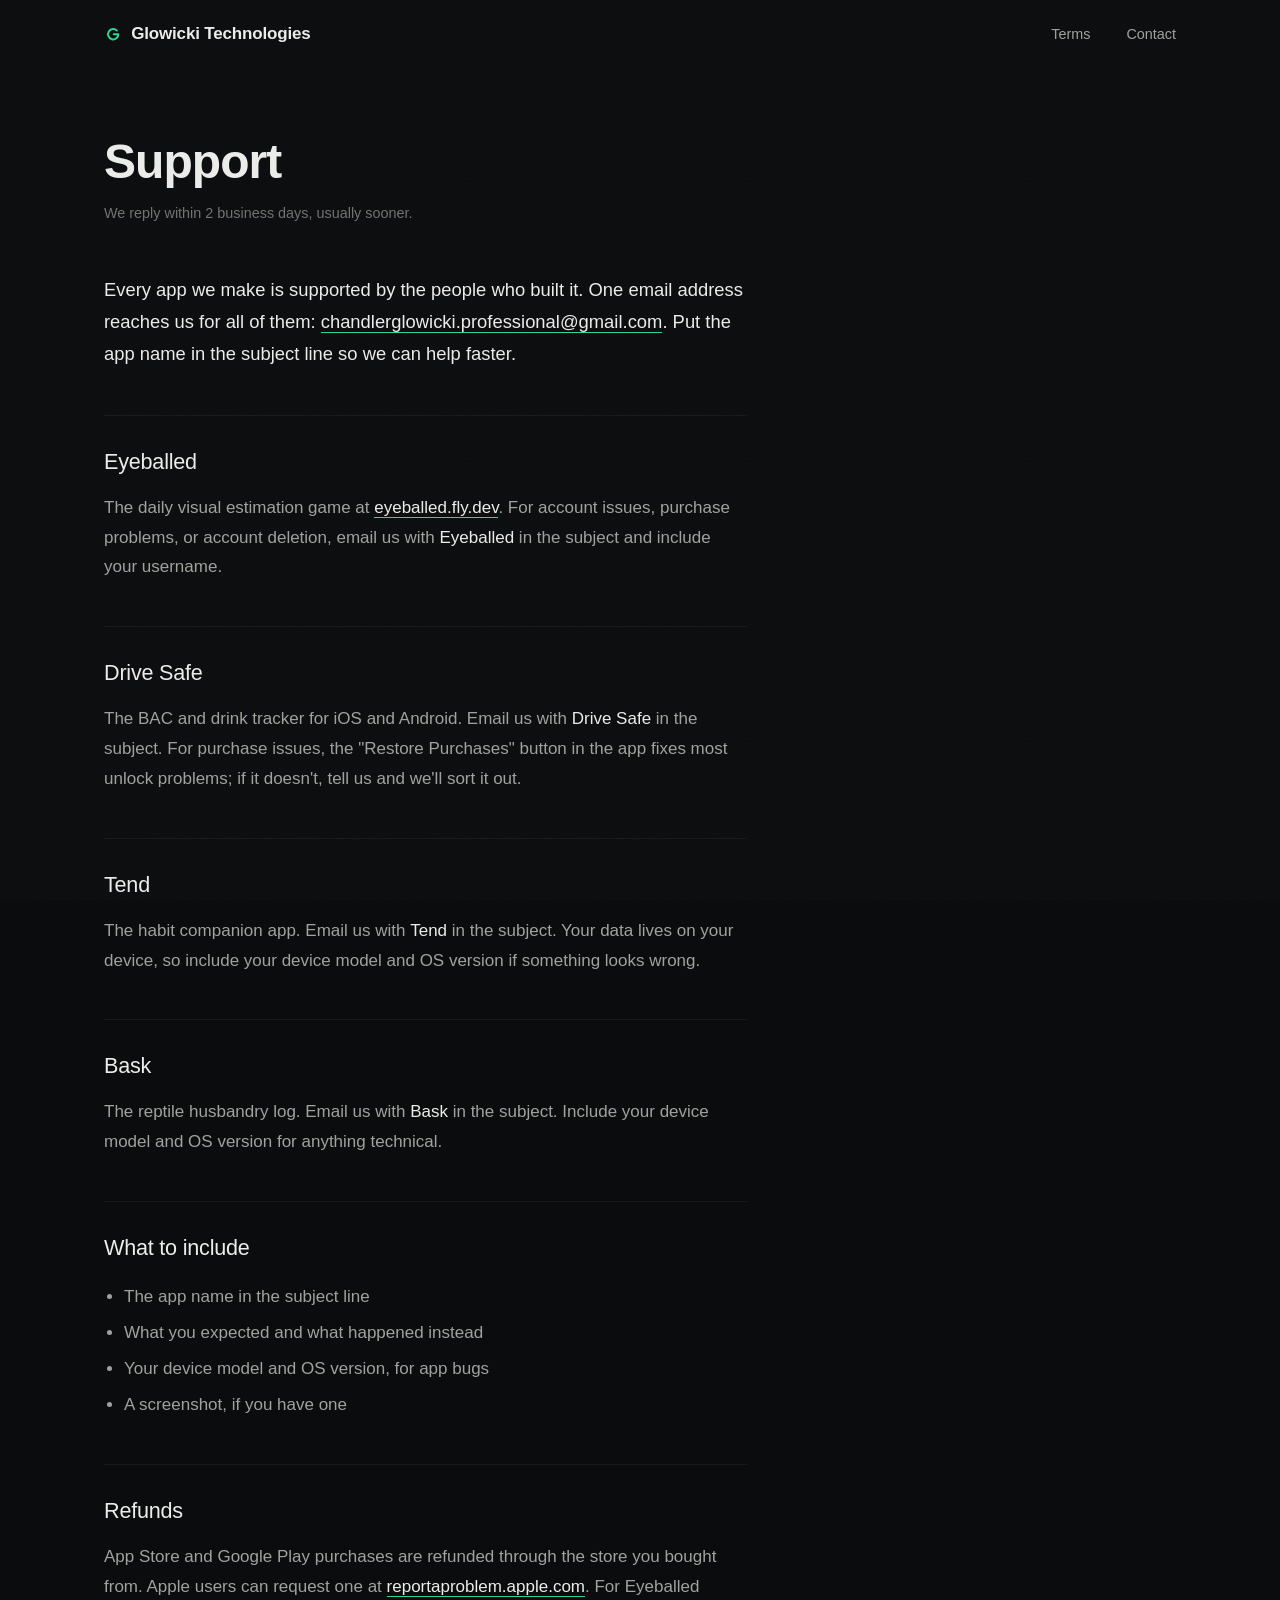
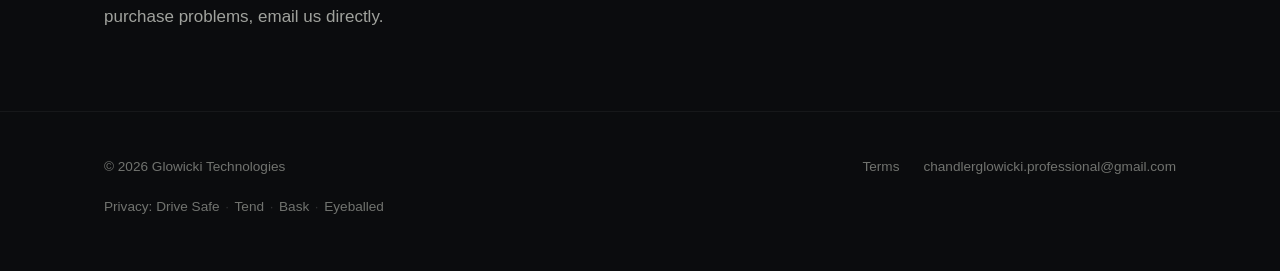
==== support.html @ d2d43ff3 "Build Glowicki Technologies business site (#1) Dark-themed static site: product showcase (Eyeballed," ====
<!DOCTYPE html>
<html lang="en">
<head>
  <meta charset="UTF-8">
  <meta name="viewport" content="width=device-width, initial-scale=1.0">
  <title>Support | Glowicki Technologies</title>
  <meta name="description" content="Get help with Eyeballed, Drive Safe, Tend, and Bask. Email support with replies within 2 business days.">
  <meta name="theme-color" content="#0B0C0E">
  <meta property="og:title" content="Support | Glowicki Technologies">
  <meta property="og:description" content="Get help with Eyeballed, Drive Safe, Tend, and Bask.">
  <meta property="og:type" content="website">
  <meta property="og:site_name" content="Glowicki Technologies">
  <link rel="icon" href="data:image/svg+xml,%3Csvg xmlns='http://www.w3.org/2000/svg' viewBox='0 0 64 64'%3E%3Crect width='64' height='64' rx='14' fill='%230B0C0E'/%3E%3Cpath d='M50 32a18 18 0 1 1-5.3-12.7M50 32H34' fill='none' stroke='%232BD695' stroke-width='7' stroke-linecap='round'/%3E%3C/svg%3E">
  <link rel="preconnect" href="https://api.fontshare.com" crossorigin>
  <link rel="stylesheet" href="https://api.fontshare.com/v2/css?f[]=clash-display@500,600&f[]=switzer@400,500&display=swap">
  <link rel="stylesheet" href="assets/style.css">
</head>
<body>

  <header class="nav">
    <div class="wrap nav-inner">
      <a class="wordmark" href="index.html" aria-label="Glowicki Technologies home">
        <svg class="mark" viewBox="0 0 64 64" aria-hidden="true"><path d="M50 32a18 18 0 1 1-5.3-12.7M50 32H34" fill="none" stroke="#2BD695" stroke-width="7" stroke-linecap="round"/></svg>
        <span class="word">Glowicki Technologies</span>
      </a>
      <nav aria-label="Main">
        <ul class="nav-links">
          <li><a href="terms.html">Terms</a></li>
          <li><a href="index.html#contact">Contact</a></li>
        </ul>
      </nav>
    </div>
  </header>

  <main class="page-main">
    <div class="wrap">
      <article class="prose">
        <h1>Support</h1>
        <p class="meta-line">We reply within 2 business days, usually sooner.</p>

        <p class="lede">Every app we make is supported by the people who built it. One email address reaches us for all of them: <a href="mailto:chandlerglowicki.professional@gmail.com">chandlerglowicki.professional@gmail.com</a>. Put the app name in the subject line so we can help faster.</p>

        <h2>Eyeballed</h2>
        <p>The daily visual estimation game at <a href="https://eyeballed.fly.dev" target="_blank" rel="noopener">eyeballed.fly.dev</a>. For account issues, purchase problems, or account deletion, email us with <strong>Eyeballed</strong> in the subject and include your username.</p>

        <h2>Drive Safe</h2>
        <p>The BAC and drink tracker for iOS and Android. Email us with <strong>Drive Safe</strong> in the subject. For purchase issues, the "Restore Purchases" button in the app fixes most unlock problems; if it doesn't, tell us and we'll sort it out.</p>

        <h2>Tend</h2>
        <p>The habit companion app. Email us with <strong>Tend</strong> in the subject. Your data lives on your device, so include your device model and OS version if something looks wrong.</p>

        <h2>Bask</h2>
        <p>The reptile husbandry log. Email us with <strong>Bask</strong> in the subject. Include your device model and OS version for anything technical.</p>

        <h2>What to include</h2>
        <ul>
          <li>The app name in the subject line</li>
          <li>What you expected and what happened instead</li>
          <li>Your device model and OS version, for app bugs</li>
          <li>A screenshot, if you have one</li>
        </ul>

        <h2>Refunds</h2>
        <p>App Store and Google Play purchases are refunded through the store you bought from. Apple users can request one at <a href="https://reportaproblem.apple.com" target="_blank" rel="noopener">reportaproblem.apple.com</a>. For Eyeballed purchase problems, email us directly.</p>
      </article>
    </div>
  </main>

  <footer class="footer">
    <div class="wrap">
      <div class="footer-row">
        <p>&copy; 2026 Glowicki Technologies</p>
        <ul class="footer-links">
          <li><a href="terms.html">Terms</a></li>
          <li><a href="mailto:chandlerglowicki.professional@gmail.com">chandlerglowicki.professional@gmail.com</a></li>
        </ul>
      </div>
      <p class="privacy-list">Privacy:
        <a href="privacy/drive-safe.html">Drive Safe</a><span class="sep">&middot;</span><a href="privacy/tend.html">Tend</a><span class="sep">&middot;</span><a href="privacy/bask.html">Bask</a><span class="sep">&middot;</span><a href="privacy/eyeballed.html">Eyeballed</a>
      </p>
    </div>
  </footer>

  <script src="assets/site.js"></script>
</body>
</html>
---- assets/style.css ----
/* Glowicki Technologies shared styles */

:root {
  --bg: #0B0C0E;
  --surface: #121316;
  --surface-2: #17181C;
  --text: #ECEDEA;
  --text-2: #A0A29D;
  --text-3: #71736F;
  --accent: #2BD695;
  --accent-deep: #1D9E75;
  --line: rgba(255, 255, 255, 0.08);
  --line-soft: rgba(255, 255, 255, 0.05);
  --font-display: "Clash Display", "Avenir Next", "Helvetica Neue", sans-serif;
  --font-body: "Switzer", -apple-system, "Segoe UI", sans-serif;
}

* {
  margin: 0;
  padding: 0;
  box-sizing: border-box;
}

html {
  scroll-behavior: smooth;
  scroll-padding-top: 5.5rem;
}

body {
  background: var(--bg);
  color: var(--text);
  font-family: var(--font-body);
  font-weight: 400;
  font-size: 1.0625rem;
  line-height: 1.65;
  -webkit-font-smoothing: antialiased;
  overflow-x: hidden;
}

/* Film-grain overlay */
body::after {
  content: "";
  position: fixed;
  inset: 0;
  z-index: 999;
  pointer-events: none;
  opacity: 0.035;
  background-image: url("data:image/svg+xml,%3Csvg xmlns='http://www.w3.org/2000/svg' width='140' height='140'%3E%3Cfilter id='n'%3E%3CfeTurbulence type='fractalNoise' baseFrequency='0.85' numOctaves='2' stitchTiles='stitch'/%3E%3C/filter%3E%3Crect width='140' height='140' filter='url(%23n)'/%3E%3C/svg%3E");
}

::selection {
  background: var(--accent-deep);
  color: #fff;
}

img,
svg {
  display: block;
  max-width: 100%;
}

a {
  color: var(--text);
  text-decoration: none;
}

.wrap {
  max-width: 72rem;
  margin: 0 auto;
  padding: 0 clamp(1.25rem, 4vw, 2.5rem);
}

/* ---------- Nav ---------- */

.nav {
  position: fixed;
  top: 0;
  left: 0;
  right: 0;
  z-index: 100;
  transition: background-color 0.3s ease, border-color 0.3s ease;
  border-bottom: 1px solid transparent;
}

.nav.scrolled {
  background: rgba(11, 12, 14, 0.72);
  -webkit-backdrop-filter: blur(18px);
  backdrop-filter: blur(18px);
  border-bottom-color: var(--line-soft);
}

.nav-inner {
  display: flex;
  align-items: center;
  justify-content: space-between;
  height: 4.25rem;
}

.wordmark {
  font-family: var(--font-display);
  font-weight: 600;
  font-size: 1.0625rem;
  letter-spacing: -0.01em;
  display: flex;
  align-items: center;
  gap: 0.55rem;
}

.wordmark .mark {
  width: 1.15rem;
  height: 1.15rem;
  flex: none;
}

.nav-links {
  display: flex;
  gap: clamp(1.1rem, 3vw, 2.25rem);
  list-style: none;
}

.nav-links a {
  font-size: 0.9rem;
  font-weight: 500;
  color: var(--text-2);
  transition: color 0.2s ease;
}

.nav-links a:hover,
.nav-links a:focus-visible {
  color: var(--accent);
}

/* ---------- Hero ---------- */

.hero {
  position: relative;
  min-height: 92vh;
  display: flex;
  align-items: center;
  padding-top: 6rem;
}

.hero::before {
  content: "";
  position: absolute;
  top: -20%;
  left: 50%;
  transform: translateX(-50%);
  width: min(70rem, 120vw);
  height: 42rem;
  background: radial-gradient(ellipse at center, rgba(43, 214, 149, 0.09) 0%, transparent 62%);
  pointer-events: none;
}

.hero h1 {
  font-family: var(--font-display);
  font-weight: 600;
  font-size: clamp(2.9rem, 8.5vw, 6rem);
  line-height: 1.04;
  letter-spacing: -0.025em;
}

.hero-line {
  display: block;
}

.js .hero-line,
.js .hero-sub,
.js .hero-cta {
  opacity: 0;
  animation: fade-up 0.85s cubic-bezier(0.2, 0.65, 0.25, 1) forwards;
}

.js .hero-line:nth-child(1) { animation-delay: 0.1s; }
.js .hero-line:nth-child(2) { animation-delay: 0.24s; }
.js .hero-line:nth-child(3) { animation-delay: 0.38s; }
.js .hero-sub { animation-delay: 0.6s; }
.js .hero-cta { animation-delay: 0.75s; }

@keyframes fade-up {
  from {
    opacity: 0;
    transform: translateY(1.4rem);
  }
  to {
    opacity: 1;
    transform: translateY(0);
  }
}

.hero-sub {
  max-width: 34rem;
  margin-top: 1.75rem;
  color: var(--text-2);
  font-size: clamp(1.05rem, 1.6vw, 1.2rem);
}

.hero-cta {
  margin-top: 2.5rem;
  display: flex;
  gap: 1.5rem;
  align-items: center;
  flex-wrap: wrap;
}

.accent {
  color: var(--accent);
}

/* ---------- Links & buttons ---------- */

.link-underline {
  color: var(--text);
  border-bottom: 1px solid var(--accent);
  padding-bottom: 0.1em;
  transition: color 0.2s ease;
}

.link-underline:hover,
.link-underline:focus-visible {
  color: var(--accent);
}

.btn {
  display: inline-block;
  font-family: var(--font-display);
  font-weight: 500;
  font-size: 0.95rem;
  letter-spacing: 0.01em;
  padding: 0.75rem 1.5rem;
  border: 1px solid var(--accent-deep);
  border-radius: 999px;
  color: var(--accent);
  transition: background-color 0.2s ease, color 0.2s ease, border-color 0.2s ease;
}

.btn:hover,
.btn:focus-visible {
  background: var(--accent);
  border-color: var(--accent);
  color: #08110D;
}

/* ---------- Sections ---------- */

.section {
  position: relative;
  padding: clamp(4.5rem, 10vw, 8rem) 0;
  border-top: 1px solid var(--line-soft);
}

.section-head {
  display: flex;
  align-items: baseline;
  gap: clamp(1rem, 3vw, 2.5rem);
  margin-bottom: clamp(2.5rem, 6vw, 4.5rem);
}

.section-num {
  font-family: var(--font-display);
  font-weight: 600;
  font-size: clamp(3.5rem, 9vw, 7rem);
  line-height: 0.9;
  color: rgba(255, 255, 255, 0.06);
  -webkit-text-stroke: 1px rgba(255, 255, 255, 0.13);
  user-select: none;
}

.section-title {
  font-family: var(--font-display);
  font-weight: 600;
  font-size: clamp(1.75rem, 4vw, 2.6rem);
  letter-spacing: -0.02em;
  line-height: 1.1;
}

.section-intro {
  color: var(--text-2);
  max-width: 38rem;
  margin-top: -1.75rem;
  margin-bottom: 3rem;
}

/* ---------- Scroll reveals ---------- */

.js .reveal {
  opacity: 0;
  transform: translateY(1.5rem);
  transition: opacity 0.7s cubic-bezier(0.2, 0.65, 0.25, 1),
    transform 0.7s cubic-bezier(0.2, 0.65, 0.25, 1);
}

.js .reveal.in {
  opacity: 1;
  transform: translateY(0);
}

.js .reveal:nth-child(2) { transition-delay: 0.08s; }
.js .reveal:nth-child(3) { transition-delay: 0.16s; }
.js .reveal:nth-child(4) { transition-delay: 0.24s; }

/* ---------- Work / product cards ---------- */

.work-grid {
  display: grid;
  grid-template-columns: 1fr 1fr;
  gap: clamp(1.25rem, 3vw, 2rem);
}

/* Offset second column so the grid doesn't read as a template */
.work-grid .card:nth-child(even) {
  transform: translateY(2.75rem);
}

.card {
  position: relative;
  background: var(--surface);
  border: 1px solid var(--line);
  border-radius: 1rem;
  padding: clamp(1.5rem, 3vw, 2.25rem);
  overflow: hidden;
  transition: border-color 0.3s ease, transform 0.3s ease, box-shadow 0.3s ease;
}

.card:hover {
  border-color: rgba(43, 214, 149, 0.35);
  box-shadow: 0 1rem 3rem rgba(0, 0, 0, 0.4);
}

.work-grid .card:hover {
  transform: translateY(-0.35rem);
}

.work-grid .card:nth-child(even):hover {
  transform: translateY(2.4rem);
}

/* Cursor spotlight, driven by --mx / --my set in site.js */
.card .spotlight {
  content: "";
  position: absolute;
  inset: 0;
  pointer-events: none;
  opacity: 0;
  transition: opacity 0.35s ease;
  background: radial-gradient(
    18rem circle at var(--mx, 50%) var(--my, 50%),
    rgba(43, 214, 149, 0.08),
    transparent 65%
  );
}

.card:hover .spotlight {
  opacity: 1;
}

.card-top {
  display: flex;
  align-items: center;
  justify-content: space-between;
  gap: 1rem;
  margin-bottom: 1rem;
}

.card h3 {
  font-family: var(--font-display);
  font-weight: 600;
  font-size: 1.5rem;
  letter-spacing: -0.015em;
}

.card p {
  color: var(--text-2);
  font-size: 0.98rem;
}

.card .card-link {
  display: inline-block;
  margin-top: 1.25rem;
  font-weight: 500;
  font-size: 0.95rem;
}

.status {
  flex: none;
  display: inline-flex;
  align-items: center;
  gap: 0.45rem;
  font-size: 0.78rem;
  font-weight: 500;
  letter-spacing: 0.04em;
  text-transform: uppercase;
  color: var(--text-3);
  border: 1px solid var(--line);
  border-radius: 999px;
  padding: 0.3rem 0.75rem;
  white-space: nowrap;
}

.status::before {
  content: "";
  width: 0.42rem;
  height: 0.42rem;
  border-radius: 50%;
  background: var(--text-3);
}

.status.live {
  color: var(--accent);
  border-color: rgba(43, 214, 149, 0.35);
}

.status.live::before {
  background: var(--accent);
  box-shadow: 0 0 0.5rem rgba(43, 214, 149, 0.7);
}

.status.soon {
  color: var(--text-2);
}

/* ---------- What we do ---------- */

.services {
  display: grid;
  grid-template-columns: repeat(3, 1fr);
  gap: clamp(1.25rem, 3vw, 2rem);
}

.service {
  border-top: 1px solid var(--line);
  padding-top: 1.5rem;
}

.service h3 {
  font-family: var(--font-display);
  font-weight: 500;
  font-size: 1.25rem;
  letter-spacing: -0.01em;
  margin-bottom: 0.7rem;
}

.service p {
  color: var(--text-2);
  font-size: 0.98rem;
}

/* ---------- About / Contact ---------- */

.about-copy {
  max-width: 42rem;
  font-size: clamp(1.15rem, 2vw, 1.45rem);
  line-height: 1.55;
  font-weight: 400;
}

.about-copy + .about-copy {
  margin-top: 1.5rem;
}

.about-copy .dim {
  color: var(--text-3);
}

.contact-email {
  font-family: var(--font-display);
  font-weight: 500;
  font-size: clamp(1.3rem, 3.5vw, 2.4rem);
  letter-spacing: -0.015em;
  word-break: break-word;
}

/* ---------- Footer ---------- */

.footer {
  border-top: 1px solid var(--line-soft);
  padding: 2.75rem 0 3.25rem;
  font-size: 0.85rem;
  color: var(--text-3);
}

.footer-row {
  display: flex;
  justify-content: space-between;
  gap: 1.5rem;
  flex-wrap: wrap;
}

.footer a {
  color: var(--text-3);
  transition: color 0.2s ease;
}

.footer a:hover,
.footer a:focus-visible {
  color: var(--accent);
}

.footer-links {
  display: flex;
  gap: 1.5rem;
  flex-wrap: wrap;
  list-style: none;
}

.footer .privacy-list {
  margin-top: 1.1rem;
}

.footer .sep {
  color: rgba(255, 255, 255, 0.15);
  margin: 0 0.35rem;
}

/* ---------- Content pages (privacy, terms, support) ---------- */

.page-main {
  padding: 8.5rem 0 5rem;
}

.prose {
  max-width: 68ch;
}

.prose h1 {
  font-family: var(--font-display);
  font-weight: 600;
  font-size: clamp(2rem, 5vw, 3rem);
  letter-spacing: -0.02em;
  line-height: 1.1;
  margin-bottom: 0.75rem;
}

.prose .meta-line {
  color: var(--text-3);
  font-size: 0.9rem;
  margin-bottom: 3rem;
}

.prose h2 {
  font-family: var(--font-display);
  font-weight: 500;
  font-size: 1.35rem;
  letter-spacing: -0.01em;
  margin-top: 2.75rem;
  margin-bottom: 0.85rem;
  padding-top: 1.75rem;
  border-top: 1px solid var(--line-soft);
}

.prose p,
.prose li {
  color: var(--text-2);
  line-height: 1.75;
}

.prose p + p {
  margin-top: 1rem;
}

.prose ul {
  margin: 1rem 0 1rem 1.25rem;
}

.prose li + li {
  margin-top: 0.4rem;
}

.prose strong {
  color: var(--text);
  font-weight: 500;
}

.prose a {
  color: var(--text);
  border-bottom: 1px solid var(--accent);
  transition: color 0.2s ease;
}

.prose a:hover,
.prose a:focus-visible {
  color: var(--accent);
}

.prose .lede {
  color: var(--text);
  font-size: 1.15rem;
}

/* ---------- Responsive ---------- */

@media (max-width: 760px) {
  .work-grid,
  .services {
    grid-template-columns: 1fr;
  }

  .work-grid .card:nth-child(even),
  .work-grid .card:nth-child(even):hover {
    transform: none;
  }

  .work-grid .card:hover {
    transform: none;
  }

  .hero {
    min-height: 82vh;
  }

  .nav-links {
    gap: 1rem;
  }

  .nav-links a {
    font-size: 0.84rem;
  }
}

@media (max-width: 430px) {
  .nav-links li.hide-narrow {
    display: none;
  }

  .wordmark span.word {
    display: none;
  }
}

/* ---------- Reduced motion ---------- */

@media (prefers-reduced-motion: reduce) {
  html {
    scroll-behavior: auto;
  }

  *,
  *::before,
  *::after {
    animation-duration: 0.01ms !important;
    animation-delay: 0ms !important;
    transition-duration: 0.01ms !important;
    transition-delay: 0ms !important;
  }

  .js .hero-line,
  .js .hero-sub,
  .js .hero-cta,
  .js .reveal {
    opacity: 1;
    transform: none;
    animation: none;
  }
}
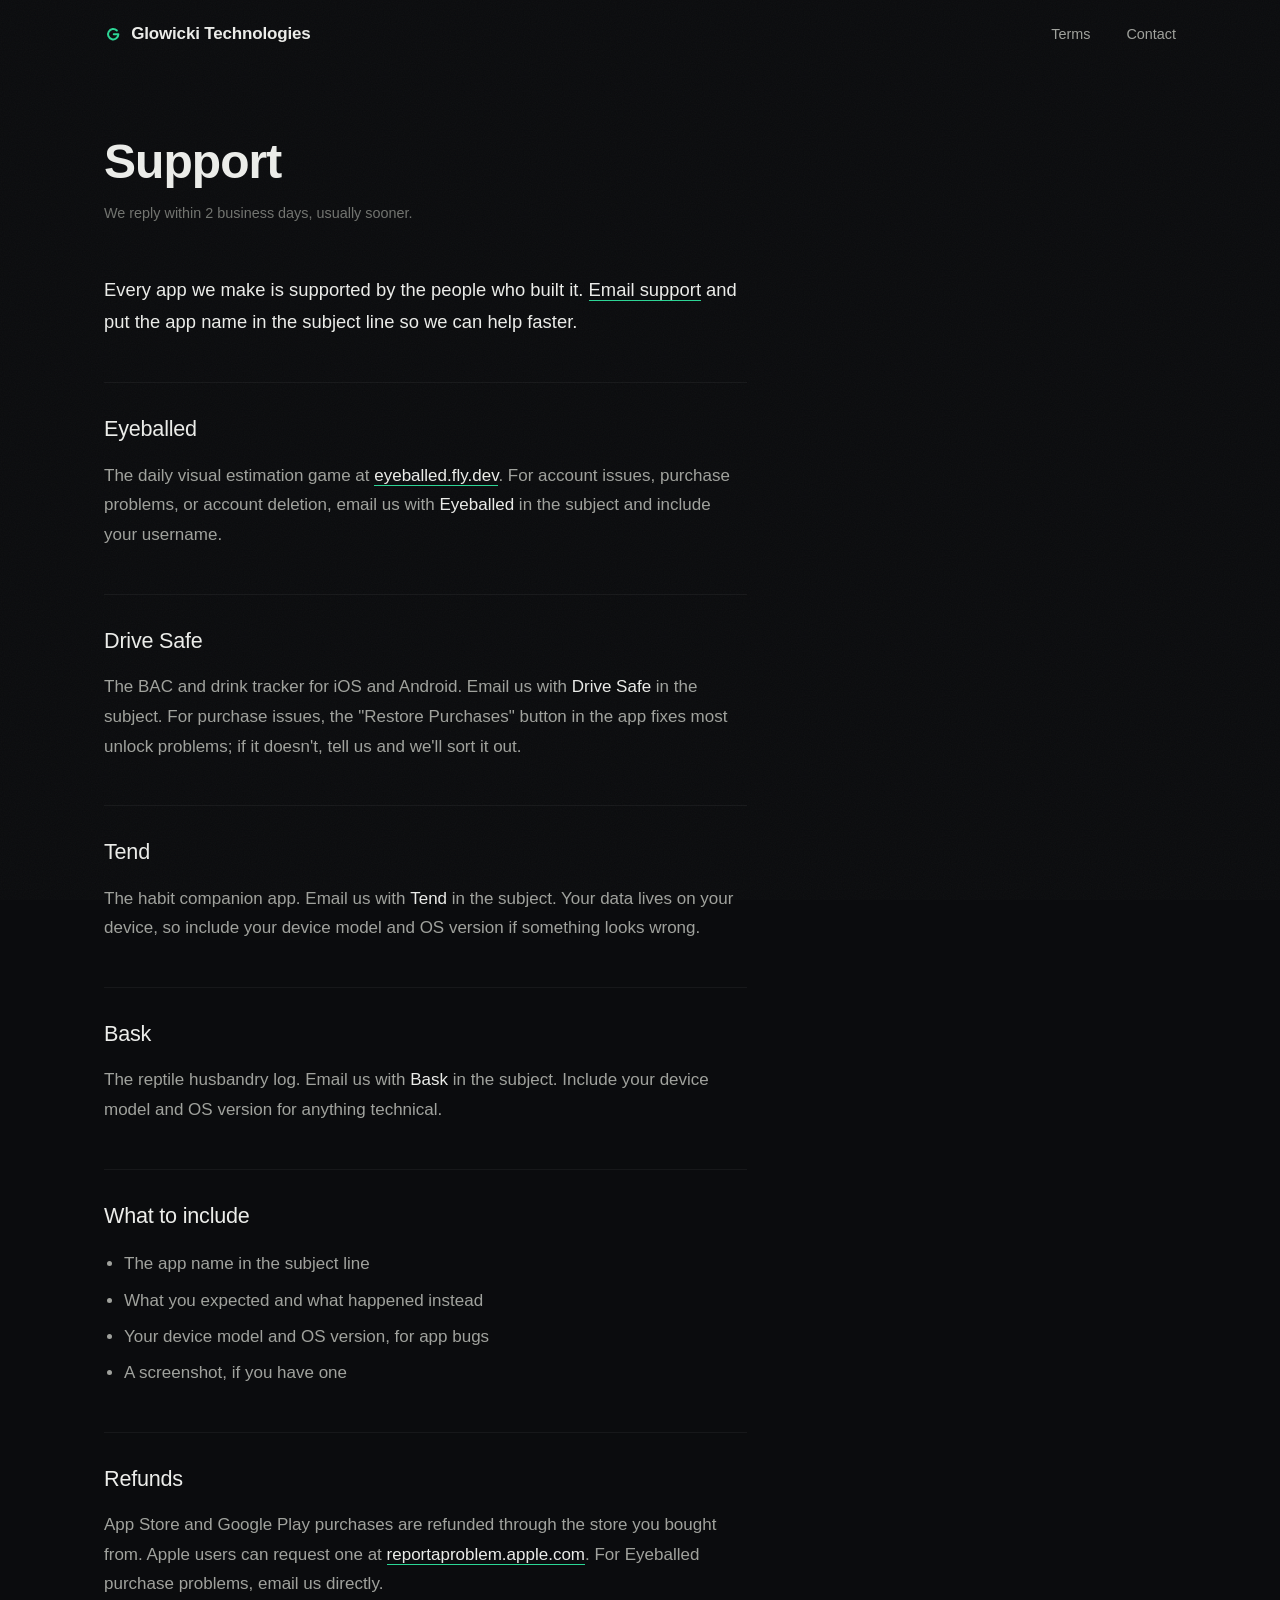
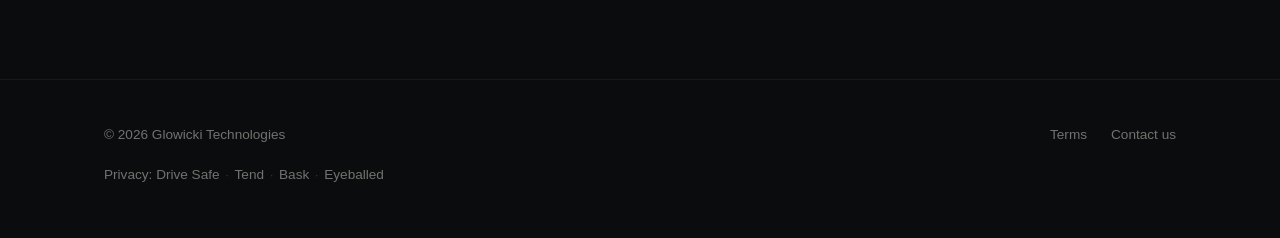
==== commit 370422ad: "Hide email address behind Contact us link text (#1) The address contains Chandler's full name; keep " ====
--- a/support.html
+++ b/support.html
@@ -38,7 +38,7 @@
         <h1>Support</h1>
         <p class="meta-line">We reply within 2 business days, usually sooner.</p>
 
-        <p class="lede">Every app we make is supported by the people who built it. One email address reaches us for all of them: <a href="mailto:chandlerglowicki.professional@gmail.com">chandlerglowicki.professional@gmail.com</a>. Put the app name in the subject line so we can help faster.</p>
+        <p class="lede">Every app we make is supported by the people who built it. <a href="mailto:chandlerglowicki.professional@gmail.com">Email support</a> and put the app name in the subject line so we can help faster.</p>
 
         <h2>Eyeballed</h2>
         <p>The daily visual estimation game at <a href="https://eyeballed.fly.dev" target="_blank" rel="noopener">eyeballed.fly.dev</a>. For account issues, purchase problems, or account deletion, email us with <strong>Eyeballed</strong> in the subject and include your username.</p>
@@ -72,7 +72,7 @@
         <p>&copy; 2026 Glowicki Technologies</p>
         <ul class="footer-links">
           <li><a href="terms.html">Terms</a></li>
-          <li><a href="mailto:chandlerglowicki.professional@gmail.com">chandlerglowicki.professional@gmail.com</a></li>
+          <li><a href="mailto:chandlerglowicki.professional@gmail.com">Contact us</a></li>
         </ul>
       </div>
       <p class="privacy-list">Privacy:
